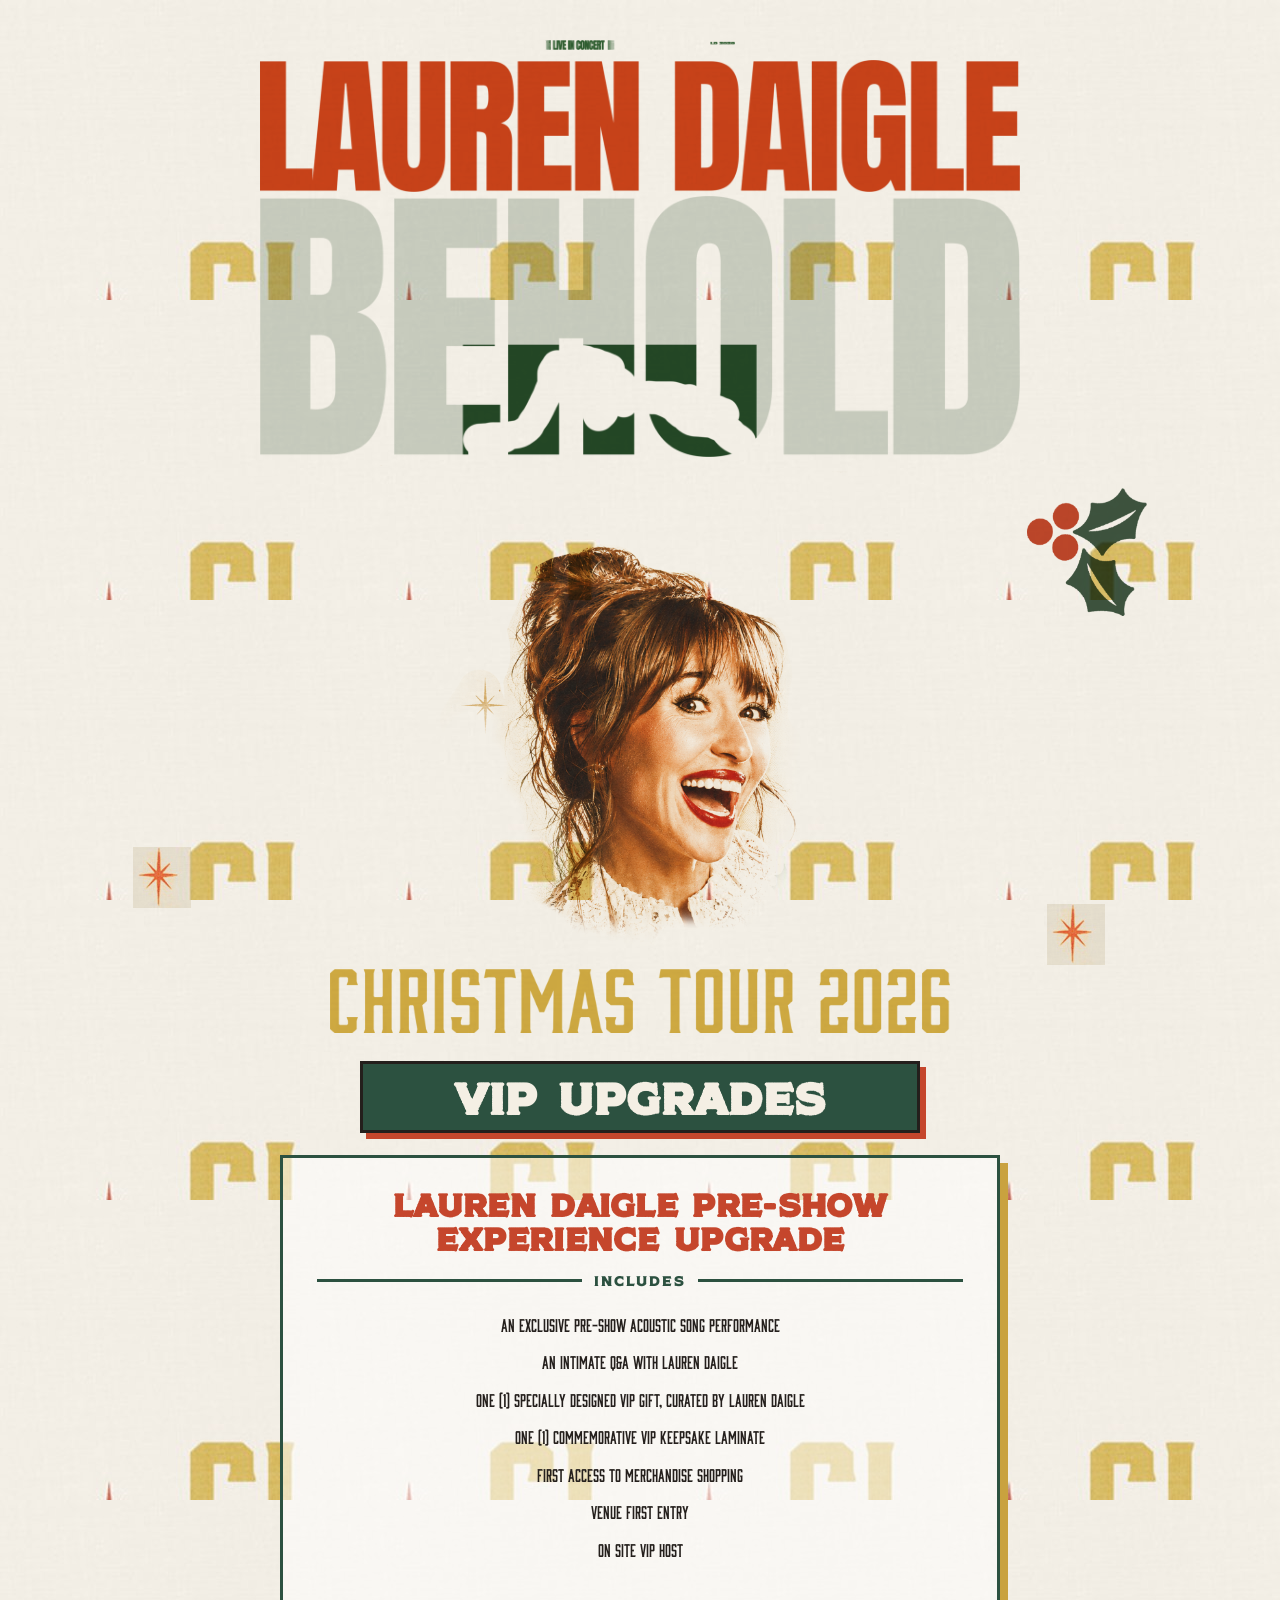
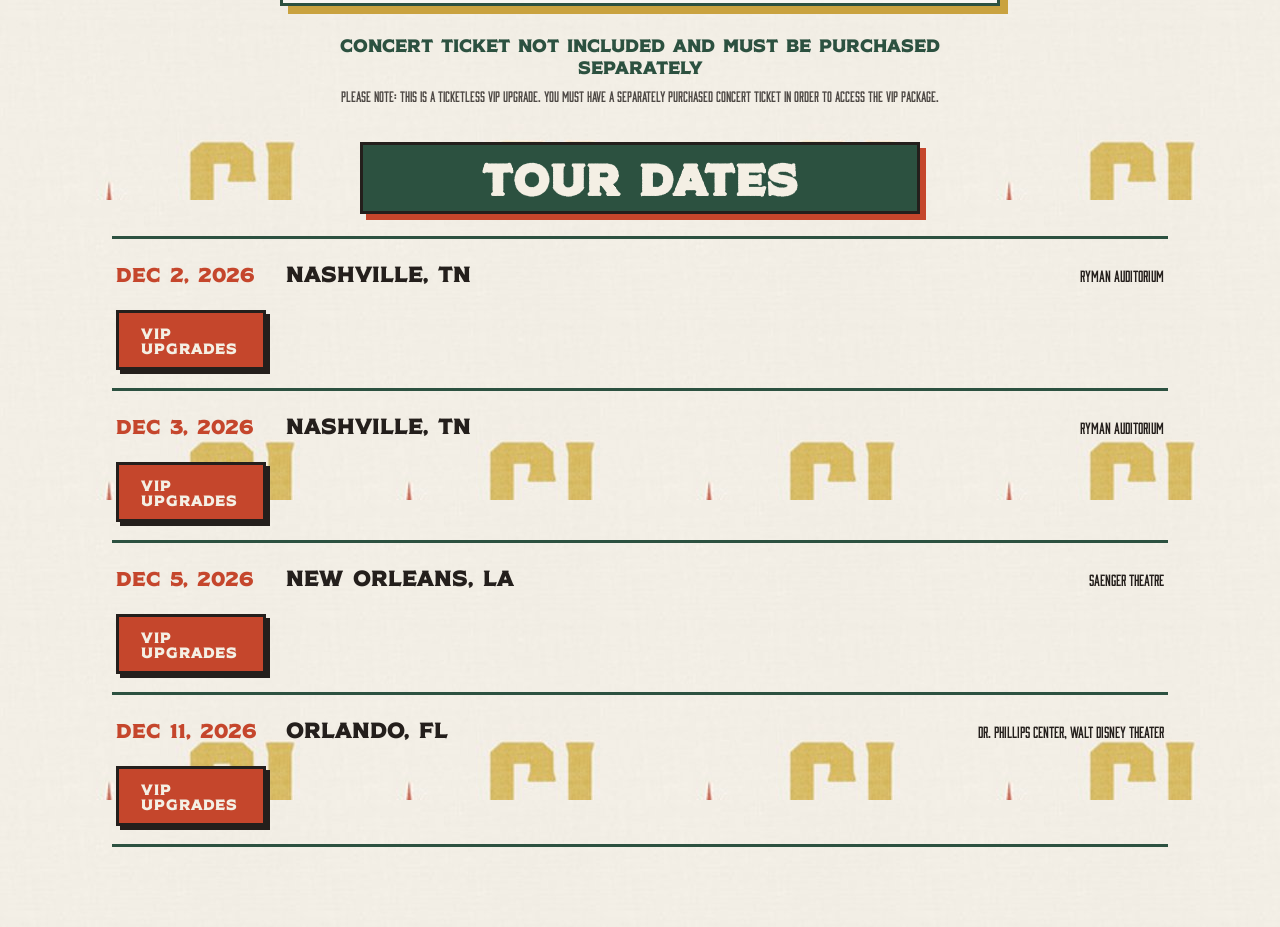
==== public/behold/index.html @ 59541b8f "Work in progress" ====
<!doctype html>
<html lang="en">
  <head>
    <meta charset="utf-8" />
    <meta name="viewport" content="width=device-width, initial-scale=1" />
    <title>Lauren Daigle — Behold Christmas Tour 2026 VIP Upgrades</title>
    <meta
      name="description"
      content="Ticketless VIP upgrades for the Lauren Daigle Behold Christmas Tour 2026. Pre-show experience, tour dates and venues."
    />
    <meta property="og:title" content="Lauren Daigle — Behold Christmas Tour 2026 VIP Upgrades" />
    <meta
      property="og:description"
      content="Ticketless VIP upgrades for the Lauren Daigle Behold Christmas Tour 2026."
    />
    <meta property="og:type" content="website" />
    <meta name="twitter:card" content="summary_large_image" />
    <link rel="stylesheet" href="styles.css" />
  </head>
  <body>
    <main class="ld-wrap">
      <h1 class="ld-sr-only">Lauren Daigle — Behold Christmas Tour 2026 VIP Upgrades</h1>

      <!-- Title lockup -->
      <header class="ld-lockup">
        <img class="ld-lockup__eyebrow" src="assets/live_in_concert.png" alt="Live in concert" />
        <img class="ld-lockup__name" src="assets/lauren_daigle_word.png" alt="Lauren Daigle" />
        <img class="ld-lockup__behold" src="assets/behold_word.png" alt="Behold" />
      </header>

      <!-- Hero -->
      <div class="ld-hero">
        <img class="ld-hero__photo" src="assets/lauren_photo.png" alt="Lauren Daigle" />
        <img class="ld-hero__holly" src="assets/holly.png" alt="" />
        <img class="ld-hero__star ld-hero__star--left" src="assets/starburst.jpg" alt="" />
        <img class="ld-hero__star ld-hero__star--right" src="assets/starburst.jpg" alt="" />
        <img class="ld-lockup__tour" src="assets/christmas_tour.png" alt="Christmas Tour 2026" />
      </div>

      <!-- VIP upgrades -->
      <h2 class="ld-section-title">VIP Upgrades</h2>

      <section class="ld-package">
        <h3 class="ld-package__title">Lauren Daigle Pre-Show Experience Upgrade</h3>
        <p class="ld-rule"><span class="ld-rule__label">Includes</span></p>
        <ul class="ld-package__list">
          <li>An Exclusive Pre-Show Acoustic Song Performance</li>
          <li>An Intimate Q&amp;A With Lauren Daigle</li>
          <li>One (1) Specially Designed VIP Gift, Curated by Lauren Daigle</li>
          <li>One (1) Commemorative VIP Keepsake Laminate</li>
          <li>First Access To Merchandise Shopping</li>
          <li>Venue First Entry</li>
          <li>On Site VIP Host</li>
        </ul>
      </section>

      <div class="ld-disclaimer">
        <p class="ld-disclaimer__lead">
          Concert ticket not included and must be purchased separately
        </p>
        <p class="ld-disclaimer__note">
          Please note: this is a ticketless VIP upgrade. You must have a separately purchased
          concert ticket in order to access the VIP package.
        </p>
      </div>

      <!-- Tour dates -->
      <section aria-label="Tour dates">
        <h2 class="ld-section-title">Tour Dates</h2>
        <div class="ld-dates">
          <div class="ld-date-row">
            <span class="ld-date-row__date">Dec 2, 2026</span>
            <span class="ld-date-row__city">Nashville, TN</span>
            <span class="ld-date-row__venue">Ryman Auditorium</span>
            <a class="ld-btn ld-date-row__cta" href="#">VIP Upgrades</a>
          </div>
          <div class="ld-date-row">
            <span class="ld-date-row__date">Dec 3, 2026</span>
            <span class="ld-date-row__city">Nashville, TN</span>
            <span class="ld-date-row__venue">Ryman Auditorium</span>
            <a class="ld-btn ld-date-row__cta" href="#">VIP Upgrades</a>
          </div>
          <div class="ld-date-row">
            <span class="ld-date-row__date">Dec 5, 2026</span>
            <span class="ld-date-row__city">New Orleans, LA</span>
            <span class="ld-date-row__venue">Saenger Theatre</span>
            <a class="ld-btn ld-date-row__cta" href="#">VIP Upgrades</a>
          </div>
          <div class="ld-date-row">
            <span class="ld-date-row__date">Dec 11, 2026</span>
            <span class="ld-date-row__city">Orlando, FL</span>
            <span class="ld-date-row__venue">Dr. Phillips Center, Walt Disney Theater</span>
            <a class="ld-btn ld-date-row__cta" href="#">VIP Upgrades</a>
          </div>
        </div>
      </section>
    </main>
  </body>
</html>
---- public/behold/styles.css ----
/* ==========================================================================
   Lauren Daigle — BEHOLD Christmas Tour 2026
   Ticketless VIP upgrade mockup. Plain CSS, no frameworks.
   Ported into Shopify (Horizon) as Liquid sections: keep classes prefixed .ld-
   ========================================================================== */

/* --- Fonts ---------------------------------------------------------------
   Swap the url() paths when moving into the theme (e.g. asset_url filter).
   Reference the families only through --font-display / --font-text.        */

@font-face {
  font-family: "Nickson Four";
  src: url("assets/fonts/S_S_Nickson_Four.otf") format("opentype");
  font-weight: 400;
  font-style: normal;
  font-display: swap;
}

@font-face {
  font-family: "Bourbon";
  src: url("assets/fonts/Bourbon.otf") format("opentype");
  font-weight: 400;
  font-style: normal;
  font-display: swap;
}

/* --- Tokens -------------------------------------------------------------- */

:root {
  --cream: #f4efe4;
  --cream-deep: #ebe3d3;
  --red-orange: #c5462c;
  --deep-green: #2c5140;
  --gold: #c9a23f;
  --ink: #241f1c;

  --font-display: "Nickson Four", "Haettenschweiler", "Arial Narrow", sans-serif;
  --font-text: "Bourbon", Georgia, "Times New Roman", serif;

  --maxw: 1120px;
  --gutter: 20px;
}

/* --- Base ---------------------------------------------------------------- */

*,
*::before,
*::after {
  box-sizing: border-box;
}

html {
  -webkit-text-size-adjust: 100%;
}

body {
  margin: 0;
  background-color: var(--cream);
  background-image: url("assets/paper.jpg");
  background-repeat: repeat;
  background-size: 300px 300px;
  color: var(--ink);
  font-family: var(--font-text);
  font-size: 16px;
  line-height: 1.5;
}

img {
  max-width: 100%;
  height: auto;
  display: block;
}

a {
  color: var(--red-orange);
}

.ld-wrap {
  max-width: var(--maxw);
  margin: 0 auto;
  padding: 24px var(--gutter) 64px;
}

.ld-sr-only {
  position: absolute;
  width: 1px;
  height: 1px;
  overflow: hidden;
  clip: rect(0 0 0 0);
  white-space: nowrap;
}

/* --- Title lockup -------------------------------------------------------- */

.ld-lockup {
  text-align: center;
  margin: 0 0 8px;
}

.ld-lockup__eyebrow {
  width: 190px;
  margin: 0 auto 10px;
  mix-blend-mode: multiply;
}

.ld-lockup__name {
  width: 100%;
  max-width: 760px;
  margin: 0 auto 4px;
  mix-blend-mode: multiply;
}

.ld-lockup__behold {
  width: 100%;
  max-width: 760px;
  margin: 0 auto;
  mix-blend-mode: multiply;
}

.ld-lockup__tour {
  width: 100%;
  max-width: 620px;
  margin: 14px auto 0;
  mix-blend-mode: multiply;
}

/* --- Hero ---------------------------------------------------------------- */

.ld-hero {
  position: relative;
  margin: 0 0 28px;
  text-align: center;
}

.ld-hero__photo {
  width: 100%;
  max-width: 520px;
  margin: 0 auto;
  mix-blend-mode: multiply;
}

.ld-hero__holly {
  position: absolute;
  top: 4%;
  right: 2%;
  width: 76px;
  mix-blend-mode: multiply;
}

.ld-hero__star {
  position: absolute;
  width: 40px;
  mix-blend-mode: multiply;
}

.ld-hero__star--left {
  left: 2%;
  bottom: 22%;
}

.ld-hero__star--right {
  right: 6%;
  bottom: 12%;
}

/* --- Section headings ---------------------------------------------------- */

.ld-section-title {
  font-family: var(--font-display);
  font-size: 32px;
  line-height: 1;
  letter-spacing: 0.02em;
  text-transform: uppercase;
  text-align: center;
  color: var(--cream);
  background-color: var(--deep-green);
  display: block;
  margin: 0 auto 22px;
  padding: 12px 18px 10px;
  border: 3px solid var(--ink);
  box-shadow: 6px 6px 0 0 var(--red-orange);
  max-width: 560px;
}

/* --- Package box --------------------------------------------------------- */

.ld-package {
  border: 3px solid var(--deep-green);
  background-color: rgba(255, 255, 255, 0.55);
  padding: 22px 18px 26px;
  margin: 0 auto 28px;
  max-width: 720px;
  box-shadow: 8px 8px 0 0 var(--gold);
}

.ld-package__title {
  font-family: var(--font-display);
  text-transform: uppercase;
  font-size: 24px;
  line-height: 1.05;
  letter-spacing: 0.01em;
  text-align: center;
  color: var(--red-orange);
  margin: 0 0 14px;
}

.ld-rule {
  display: flex;
  align-items: center;
  gap: 12px;
  margin: 0 0 14px;
}

.ld-rule::before,
.ld-rule::after {
  content: "";
  flex: 1;
  height: 3px;
  background-color: var(--deep-green);
}

.ld-rule__label {
  font-family: var(--font-display);
  text-transform: uppercase;
  letter-spacing: 0.14em;
  font-size: 14px;
  color: var(--deep-green);
}

.ld-package__list {
  list-style: none;
  margin: 0;
  padding: 0;
  text-align: center;
}

.ld-package__list li {
  padding: 6px 0;
  font-size: 16px;
}

/* --- Disclaimer ---------------------------------------------------------- */

.ld-disclaimer {
  max-width: 720px;
  margin: 0 auto 36px;
  text-align: center;
}

.ld-disclaimer__lead {
  font-family: var(--font-display);
  text-transform: uppercase;
  font-size: 18px;
  line-height: 1.2;
  color: var(--deep-green);
  margin: 0 0 8px;
}

.ld-disclaimer__note {
  font-size: 14px;
  margin: 0;
  opacity: 0.8;
}

/* --- Buttons ------------------------------------------------------------- */

.ld-btn {
  display: inline-block;
  font-family: var(--font-display);
  text-transform: uppercase;
  letter-spacing: 0.06em;
  font-size: 15px;
  line-height: 1;
  padding: 13px 22px 11px;
  border: 3px solid var(--ink);
  background-color: var(--red-orange);
  color: var(--cream);
  text-decoration: none;
  box-shadow: 4px 4px 0 0 var(--ink);
  cursor: pointer;
}

.ld-btn:hover,
.ld-btn:focus {
  background-color: var(--deep-green);
  color: var(--cream);
}

.ld-btn--block {
  display: block;
  width: 100%;
  text-align: center;
}

/* --- Tour dates ---------------------------------------------------------- */

.ld-dates {
  border-top: 3px solid var(--deep-green);
}

.ld-date-row {
  display: block;
  padding: 16px 4px;
  border-bottom: 3px solid var(--deep-green);
}

.ld-date-row__date {
  font-family: var(--font-display);
  text-transform: uppercase;
  font-size: 20px;
  color: var(--red-orange);
  display: block;
}

.ld-date-row__city {
  font-family: var(--font-display);
  text-transform: uppercase;
  font-size: 20px;
  display: block;
}

.ld-date-row__venue {
  display: block;
  font-size: 15px;
  margin-bottom: 12px;
}

/* --- Product page -------------------------------------------------------- */

.ld-back {
  font-family: var(--font-display);
  text-transform: uppercase;
  letter-spacing: 0.06em;
  font-size: 14px;
  text-decoration: none;
  display: inline-block;
  margin-bottom: 18px;
}

.ld-product {
  display: block;
}

.ld-product__media {
  border: 3px solid var(--deep-green);
  background-color: rgba(255, 255, 255, 0.5);
  padding: 16px;
  margin-bottom: 24px;
}

.ld-product__media img {
  mix-blend-mode: multiply;
  margin: 0 auto;
}

.ld-product__title {
  font-family: var(--font-display);
  text-transform: uppercase;
  font-size: 30px;
  line-height: 1.05;
  color: var(--red-orange);
  margin: 0 0 8px;
}

.ld-product__meta {
  font-size: 15px;
  margin: 0 0 18px;
  color: var(--deep-green);
}

.ld-price {
  font-family: var(--font-display);
  font-size: 34px;
  line-height: 1;
  margin: 0;
}

.ld-price-note {
  font-size: 14px;
  margin: 4px 0 20px;
  opacity: 0.85;
}

.ld-field {
  margin-bottom: 16px;
}

.ld-field__label {
  display: block;
  font-family: var(--font-display);
  text-transform: uppercase;
  letter-spacing: 0.1em;
  font-size: 13px;
  margin-bottom: 6px;
  color: var(--deep-green);
}

.ld-select,
.ld-qty {
  font-family: var(--font-text);
  font-size: 16px;
  padding: 11px 12px;
  border: 3px solid var(--ink);
  background-color: var(--cream);
  color: var(--ink);
  width: 100%;
  border-radius: 0;
}

.ld-qty {
  max-width: 120px;
}

.ld-product__note {
  font-size: 14px;
  margin: 18px 0 24px;
}

.ld-details {
  border: 3px solid var(--deep-green);
  background-color: rgba(255, 255, 255, 0.5);
  padding: 12px 16px;
  margin-top: 8px;
}

.ld-details > summary {
  font-family: var(--font-display);
  text-transform: uppercase;
  letter-spacing: 0.08em;
  font-size: 15px;
  cursor: pointer;
  color: var(--deep-green);
}

.ld-details__body {
  font-size: 13px;
  line-height: 1.6;
  margin-top: 12px;
}

.ld-details__body p {
  margin: 0 0 12px;
}

/* --- 768px and up -------------------------------------------------------- */

@media (min-width: 768px) {
  .ld-wrap {
    padding: 40px 32px 80px;
  }

  .ld-section-title {
    font-size: 44px;
  }

  .ld-package {
    padding: 30px 34px 36px;
  }

  .ld-package__title {
    font-size: 32px;
  }

  .ld-package__list li {
    font-size: 17px;
  }

  .ld-hero__holly {
    width: 120px;
  }

  .ld-hero__star {
    width: 58px;
  }

  .ld-date-row {
    display: grid;
    grid-template-columns: 150px minmax(0, 1fr) auto;
    align-items: center;
    gap: 20px;
    padding: 18px 4px;
  }

  .ld-date-row__venue {
    margin-bottom: 0;
    text-align: right;
  }

  .ld-date-row__city {
    font-size: 22px;
  }

  .ld-date-row__cta {
    justify-self: end;
  }

  .ld-date-row__group {
    min-width: 0;
  }

  .ld-product {
    display: grid;
    grid-template-columns: 1fr 1fr;
    gap: 48px;
    align-items: start;
  }

  .ld-product__media {
    margin-bottom: 0;
  }

  .ld-product__title {
    font-size: 40px;
  }
}
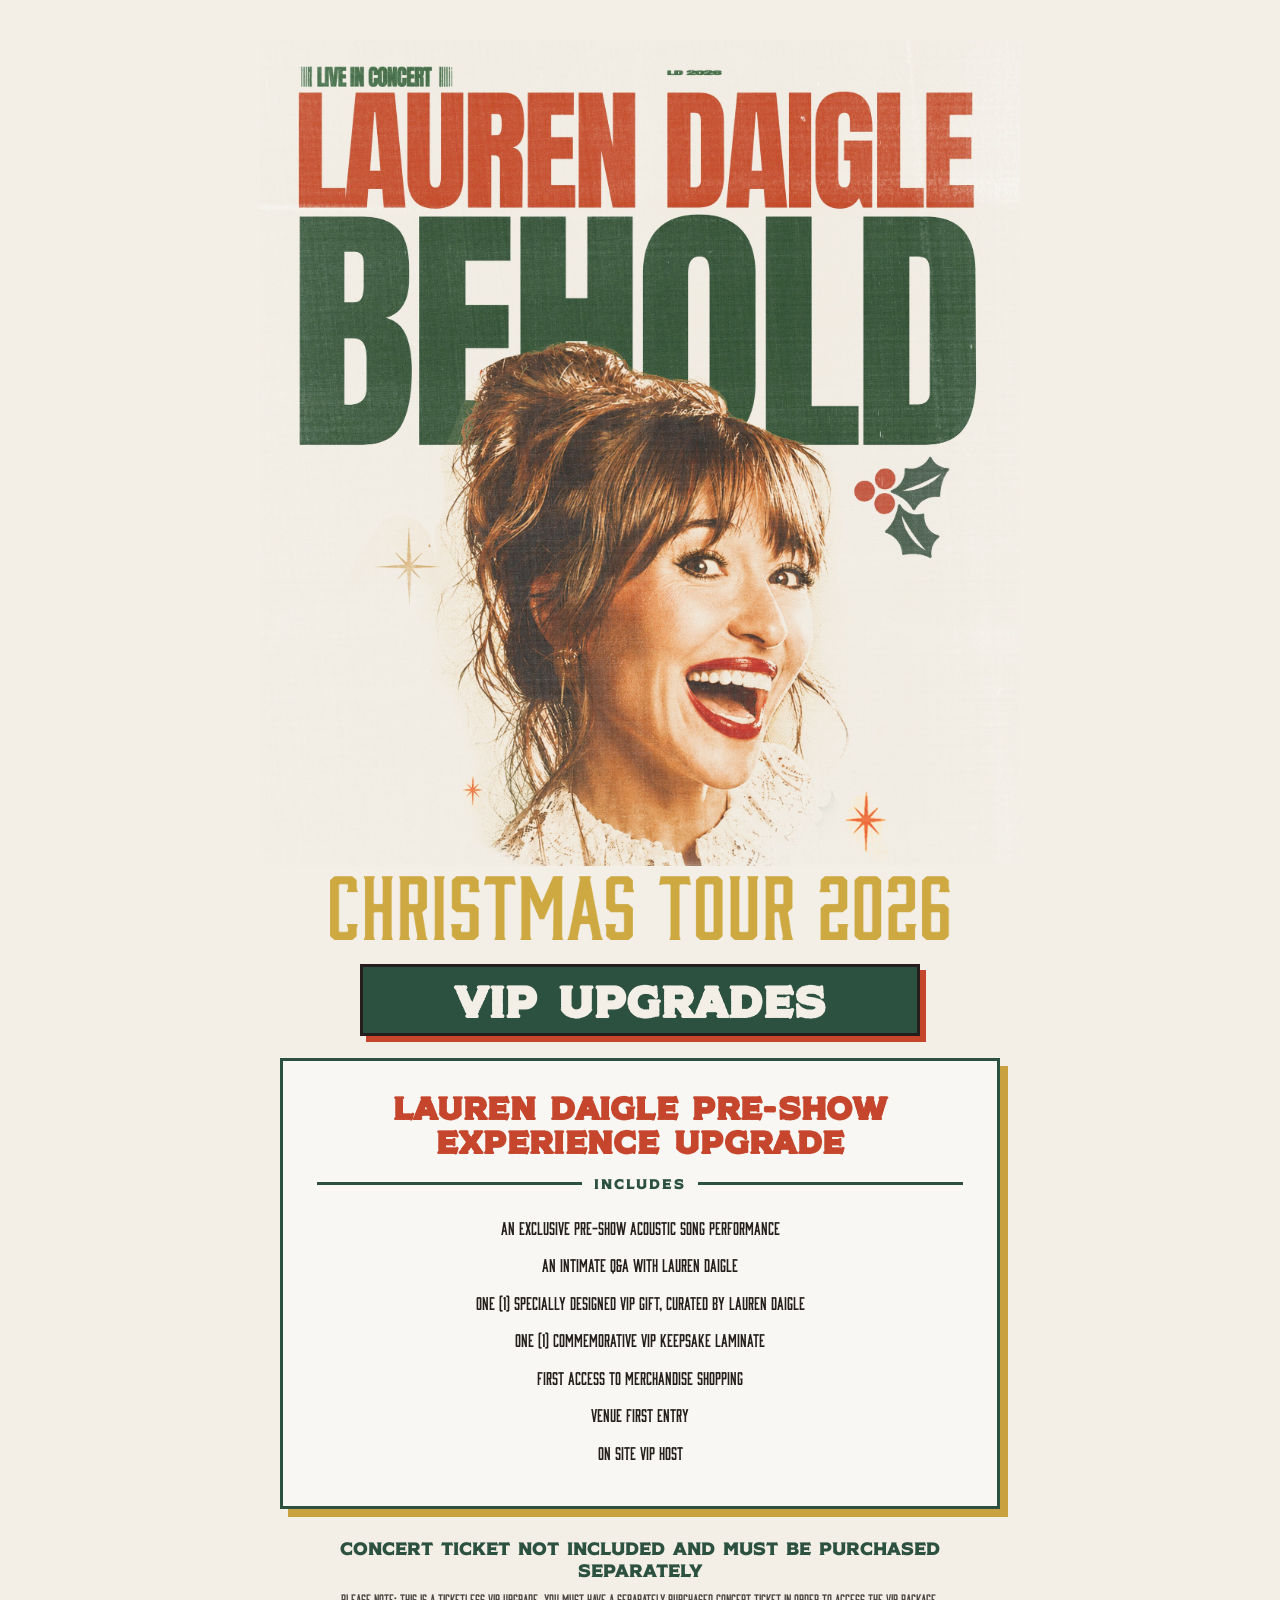
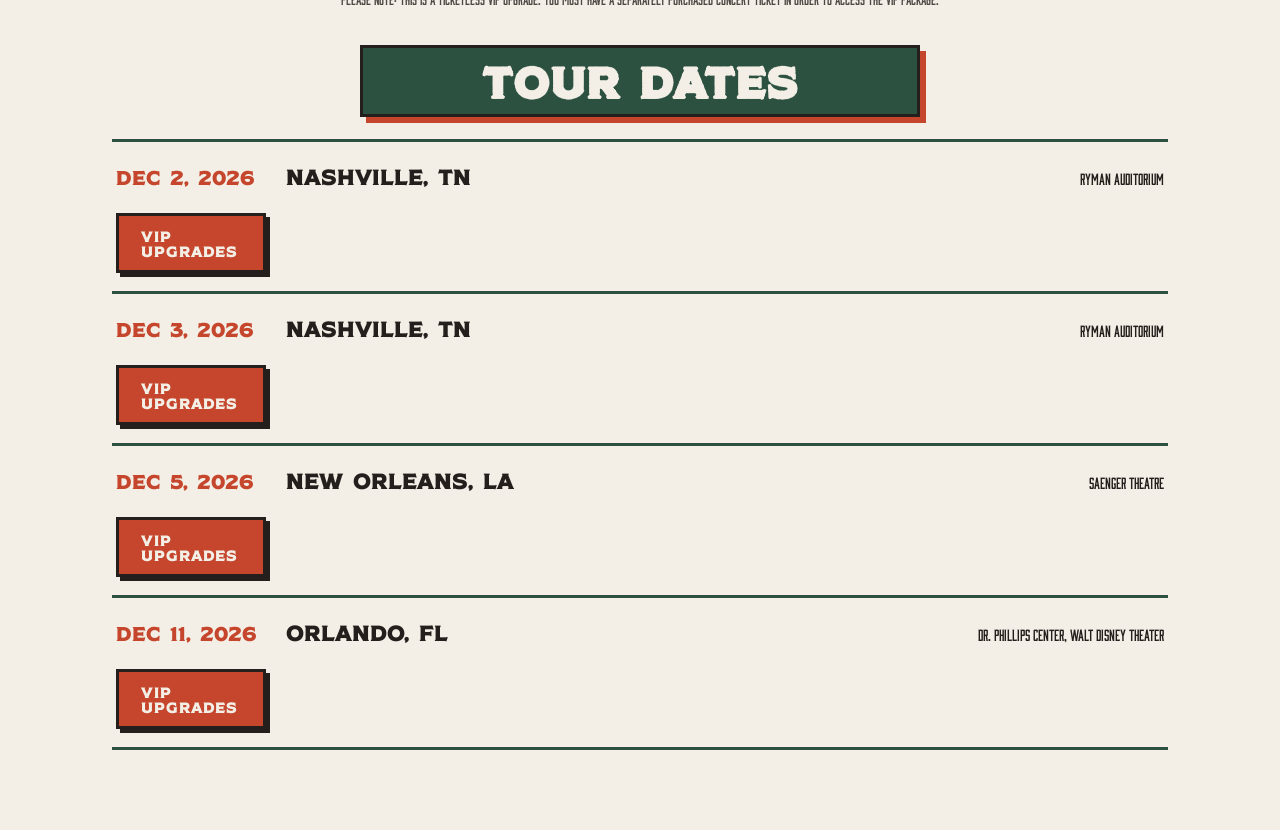
==== commit 1ed45554: "Changes" ====
--- a/public/behold/index.html
+++ b/public/behold/index.html
@@ -21,21 +21,15 @@
     <main class="ld-wrap">
       <h1 class="ld-sr-only">Lauren Daigle — Behold Christmas Tour 2026 VIP Upgrades</h1>
 
-      <!-- Title lockup -->
-      <header class="ld-lockup">
-        <img class="ld-lockup__eyebrow" src="assets/live_in_concert.png" alt="Live in concert" />
-        <img class="ld-lockup__name" src="assets/lauren_daigle_word.png" alt="Lauren Daigle" />
-        <img class="ld-lockup__behold" src="assets/behold_word.png" alt="Behold" />
+      <!-- Title lockup + hero art -->
+      <header class="ld-hero">
+        <img
+          class="ld-hero__art"
+          src="assets/poster_top.jpg"
+          alt="Lauren Daigle — Behold, live in concert"
+        />
+        <img class="ld-hero__tour" src="assets/christmas_tour.png" alt="Christmas Tour 2026" />
       </header>
-
-      <!-- Hero -->
-      <div class="ld-hero">
-        <img class="ld-hero__photo" src="assets/lauren_photo.png" alt="Lauren Daigle" />
-        <img class="ld-hero__holly" src="assets/holly.png" alt="" />
-        <img class="ld-hero__star ld-hero__star--left" src="assets/starburst.jpg" alt="" />
-        <img class="ld-hero__star ld-hero__star--right" src="assets/starburst.jpg" alt="" />
-        <img class="ld-lockup__tour" src="assets/christmas_tour.png" alt="Christmas Tour 2026" />
-      </div>
 
       <!-- VIP upgrades -->
       <h2 class="ld-section-title">VIP Upgrades</h2>
--- a/public/behold/styles.css
+++ b/public/behold/styles.css
@@ -27,8 +27,8 @@
 /* --- Tokens -------------------------------------------------------------- */
 
 :root {
-  --cream: #f4efe4;
-  --cream-deep: #ebe3d3;
+  --cream: #f3efe6;
+  --cream-deep: #e9e2d4;
   --red-orange: #c5462c;
   --deep-green: #2c5140;
   --gold: #c9a23f;
@@ -56,9 +56,6 @@
 body {
   margin: 0;
   background-color: var(--cream);
-  background-image: url("assets/paper.jpg");
-  background-repeat: repeat;
-  background-size: 300px 300px;
   color: var(--ink);
   font-family: var(--font-text);
   font-size: 16px;
@@ -97,70 +94,24 @@
   margin: 0 0 8px;
 }
 
-.ld-lockup__eyebrow {
-  width: 190px;
-  margin: 0 auto 10px;
-  mix-blend-mode: multiply;
-}
-
-.ld-lockup__name {
-  width: 100%;
-  max-width: 760px;
-  margin: 0 auto 4px;
-  mix-blend-mode: multiply;
-}
-
-.ld-lockup__behold {
+/* --- Hero ---------------------------------------------------------------- */
+
+.ld-hero {
+  margin: 0 0 24px;
+  text-align: center;
+}
+
+.ld-hero__art {
   width: 100%;
   max-width: 760px;
   margin: 0 auto;
-  mix-blend-mode: multiply;
-}
-
-.ld-lockup__tour {
+}
+
+.ld-hero__tour {
   width: 100%;
   max-width: 620px;
-  margin: 14px auto 0;
+  margin: 10px auto 0;
   mix-blend-mode: multiply;
-}
-
-/* --- Hero ---------------------------------------------------------------- */
-
-.ld-hero {
-  position: relative;
-  margin: 0 0 28px;
-  text-align: center;
-}
-
-.ld-hero__photo {
-  width: 100%;
-  max-width: 520px;
-  margin: 0 auto;
-  mix-blend-mode: multiply;
-}
-
-.ld-hero__holly {
-  position: absolute;
-  top: 4%;
-  right: 2%;
-  width: 76px;
-  mix-blend-mode: multiply;
-}
-
-.ld-hero__star {
-  position: absolute;
-  width: 40px;
-  mix-blend-mode: multiply;
-}
-
-.ld-hero__star--left {
-  left: 2%;
-  bottom: 22%;
-}
-
-.ld-hero__star--right {
-  right: 6%;
-  bottom: 12%;
 }
 
 /* --- Section headings ---------------------------------------------------- */
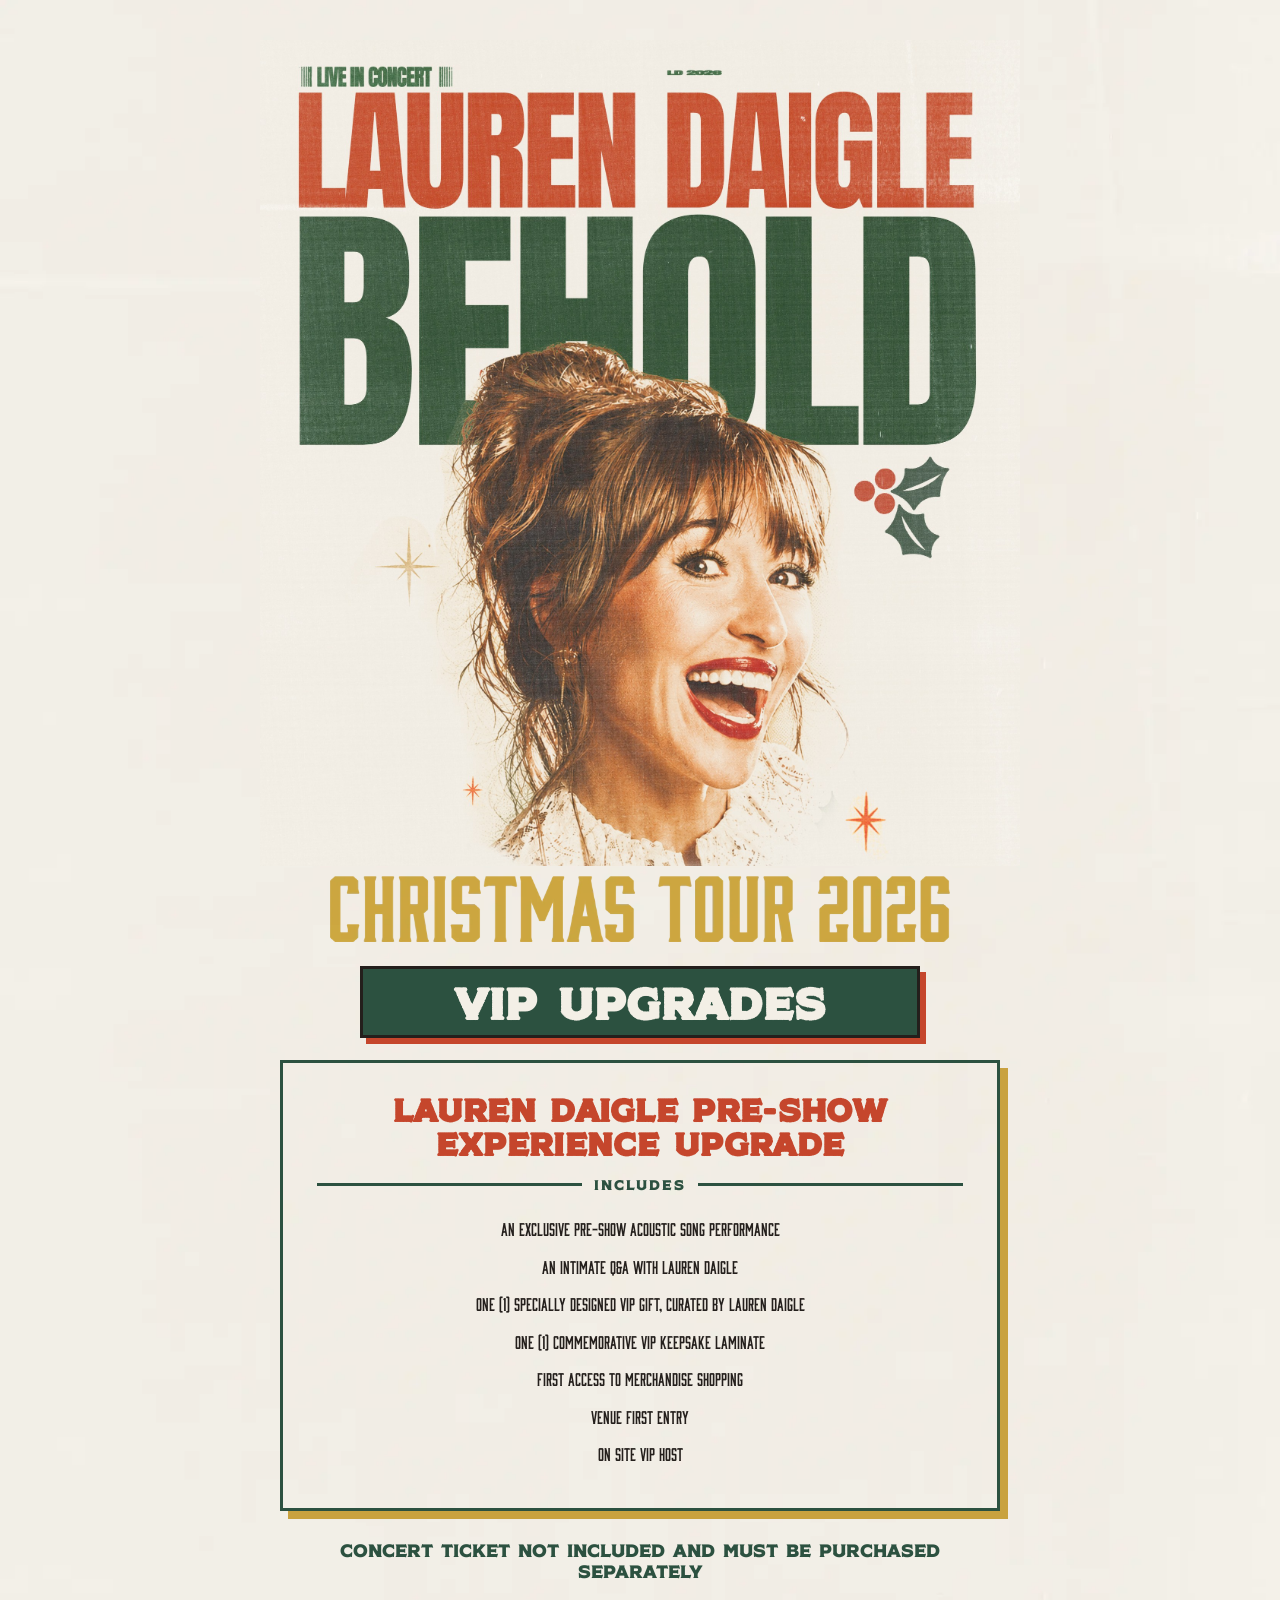
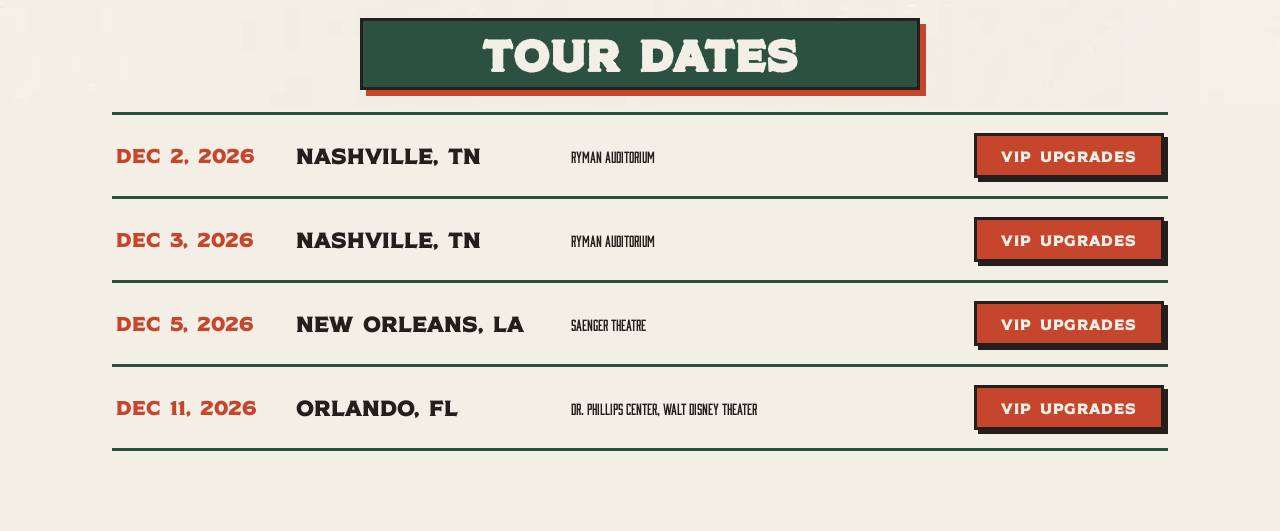
==== commit 0c8b3543: "Changes" ====
--- a/public/behold/index.html
+++ b/public/behold/index.html
@@ -52,10 +52,6 @@
         <p class="ld-disclaimer__lead">
           Concert ticket not included and must be purchased separately
         </p>
-        <p class="ld-disclaimer__note">
-          Please note: this is a ticketless VIP upgrade. You must have a separately purchased
-          concert ticket in order to access the VIP package.
-        </p>
       </div>
 
       <!-- Tour dates -->
--- a/public/behold/styles.css
+++ b/public/behold/styles.css
@@ -56,6 +56,11 @@
 body {
   margin: 0;
   background-color: var(--cream);
+  background-image: url("assets/paper.png");
+  background-size: cover;
+  background-position: center top;
+  background-attachment: fixed;
+  background-repeat: no-repeat;
   color: var(--ink);
   font-family: var(--font-text);
   font-size: 16px;
@@ -137,7 +142,6 @@
 
 .ld-package {
   border: 3px solid var(--deep-green);
-  background-color: rgba(255, 255, 255, 0.55);
   padding: 22px 18px 26px;
   margin: 0 auto 28px;
   max-width: 720px;
@@ -426,7 +430,7 @@
 
   .ld-date-row {
     display: grid;
-    grid-template-columns: 150px minmax(0, 1fr) auto;
+    grid-template-columns: 160px 255px minmax(0, 1fr) 190px;
     align-items: center;
     gap: 20px;
     padding: 18px 4px;
@@ -434,7 +438,7 @@
 
   .ld-date-row__venue {
     margin-bottom: 0;
-    text-align: right;
+    text-align: left;
   }
 
   .ld-date-row__city {
@@ -443,6 +447,8 @@
 
   .ld-date-row__cta {
     justify-self: end;
+    width: 100%;
+    text-align: center;
   }
 
   .ld-date-row__group {
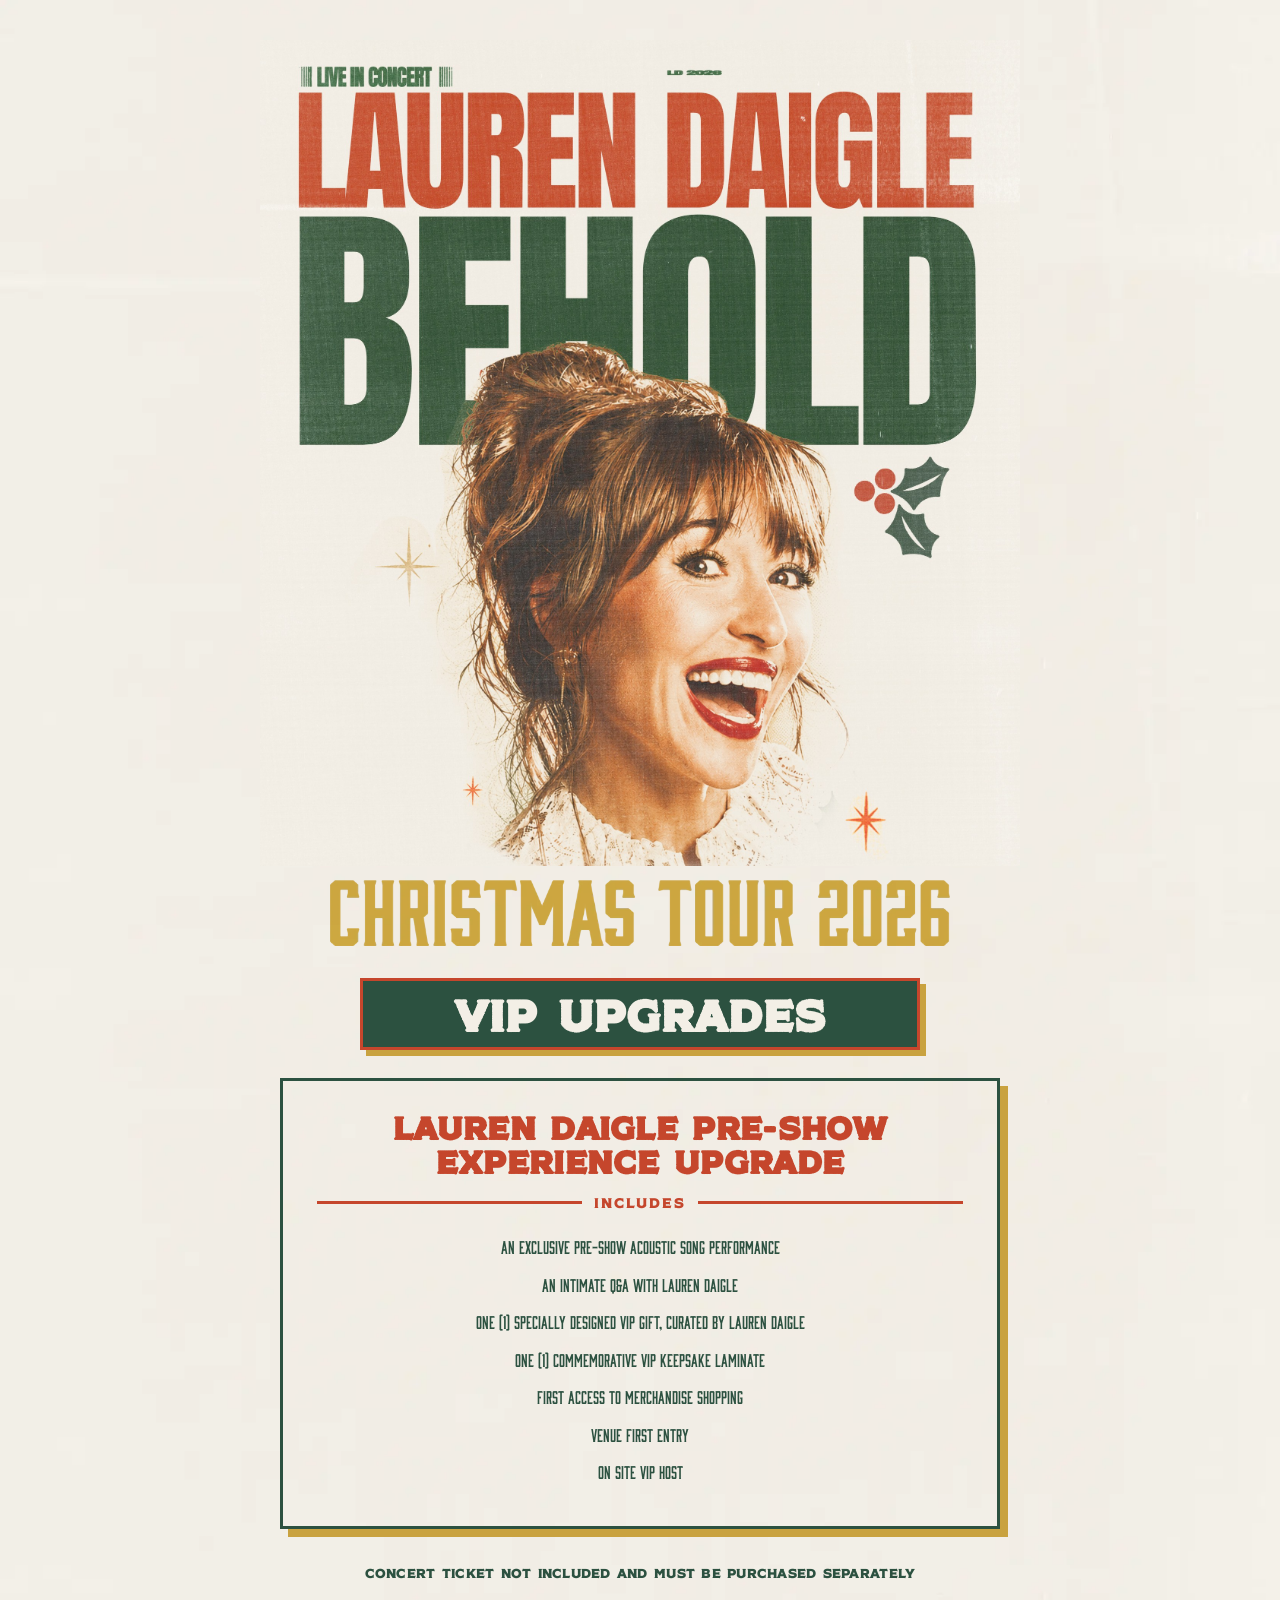
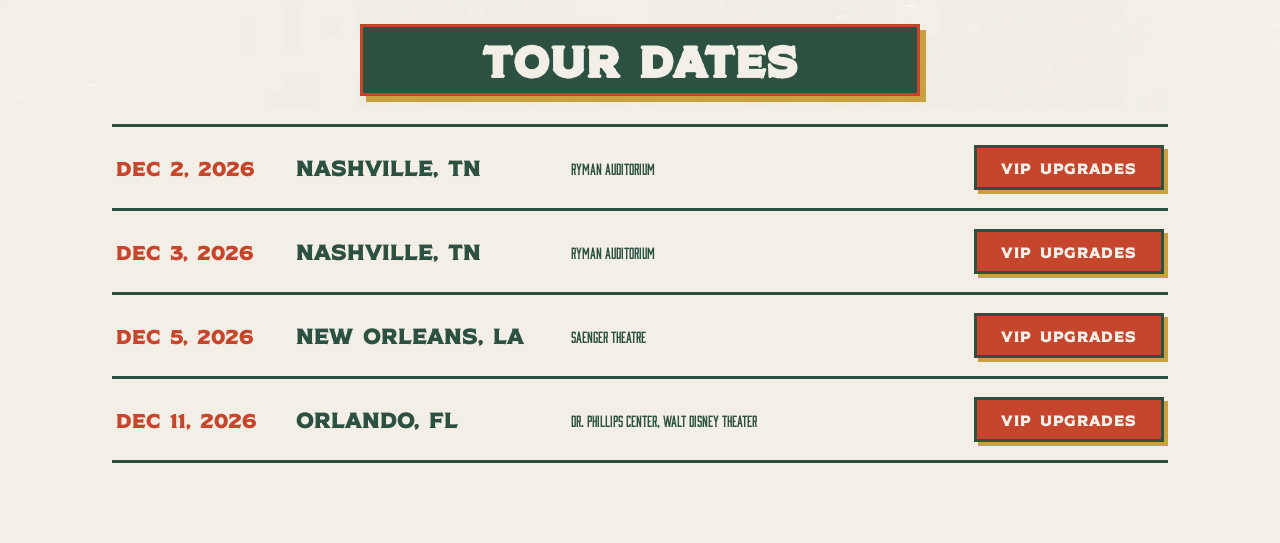
==== commit fde57823: "Changes" ====
--- a/public/behold/index.html
+++ b/public/behold/index.html
@@ -62,25 +62,25 @@
             <span class="ld-date-row__date">Dec 2, 2026</span>
             <span class="ld-date-row__city">Nashville, TN</span>
             <span class="ld-date-row__venue">Ryman Auditorium</span>
-            <a class="ld-btn ld-date-row__cta" href="#">VIP Upgrades</a>
+            <a class="ld-btn ld-date-row__cta" href="vip-product.html">VIP Upgrades</a>
           </div>
           <div class="ld-date-row">
             <span class="ld-date-row__date">Dec 3, 2026</span>
             <span class="ld-date-row__city">Nashville, TN</span>
             <span class="ld-date-row__venue">Ryman Auditorium</span>
-            <a class="ld-btn ld-date-row__cta" href="#">VIP Upgrades</a>
+            <a class="ld-btn ld-date-row__cta" href="vip-product.html">VIP Upgrades</a>
           </div>
           <div class="ld-date-row">
             <span class="ld-date-row__date">Dec 5, 2026</span>
             <span class="ld-date-row__city">New Orleans, LA</span>
             <span class="ld-date-row__venue">Saenger Theatre</span>
-            <a class="ld-btn ld-date-row__cta" href="#">VIP Upgrades</a>
+            <a class="ld-btn ld-date-row__cta" href="vip-product.html">VIP Upgrades</a>
           </div>
           <div class="ld-date-row">
             <span class="ld-date-row__date">Dec 11, 2026</span>
             <span class="ld-date-row__city">Orlando, FL</span>
             <span class="ld-date-row__venue">Dr. Phillips Center, Walt Disney Theater</span>
-            <a class="ld-btn ld-date-row__cta" href="#">VIP Upgrades</a>
+            <a class="ld-btn ld-date-row__cta" href="vip-product.html">VIP Upgrades</a>
           </div>
         </div>
       </section>
--- a/public/behold/styles.css
+++ b/public/behold/styles.css
@@ -1,3 +1,31 @@
+/* Quantity stepper */
+.ld-stepper {
+  display: flex;
+  align-items: stretch;
+}
+
+.ld-stepper__btn {
+  font-family: var(--font-display);
+  font-size: 18px;
+  line-height: 1;
+  width: 38px;
+  border: 3px solid var(--deep-green);
+  background-color: var(--cream);
+  color: var(--deep-green);
+  cursor: pointer;
+}
+
+.ld-stepper__btn:hover,
+.ld-stepper__btn:focus {
+  background-color: var(--deep-green);
+  color: var(--cream);
+}
+
+.ld-stepper .ld-qty {
+  border-left: 0;
+  border-right: 0;
+}
+
 /* ==========================================================================
    Lauren Daigle — BEHOLD Christmas Tour 2026
    Ticketless VIP upgrade mockup. Plain CSS, no frameworks.
@@ -32,7 +60,6 @@
   --red-orange: #c5462c;
   --deep-green: #2c5140;
   --gold: #c9a23f;
-  --ink: #241f1c;
 
   --font-display: "Nickson Four", "Haettenschweiler", "Arial Narrow", sans-serif;
   --font-text: "Bourbon", Georgia, "Times New Roman", serif;
@@ -61,7 +88,7 @@
   background-position: center top;
   background-attachment: fixed;
   background-repeat: no-repeat;
-  color: var(--ink);
+  color: var(--deep-green);
   font-family: var(--font-text);
   font-size: 16px;
   line-height: 1.5;
@@ -80,7 +107,7 @@
 .ld-wrap {
   max-width: var(--maxw);
   margin: 0 auto;
-  padding: 24px var(--gutter) 64px;
+  padding: 32px var(--gutter) 80px;
 }
 
 .ld-sr-only {
@@ -102,7 +129,7 @@
 /* --- Hero ---------------------------------------------------------------- */
 
 .ld-hero {
-  margin: 0 0 24px;
+  margin: 0 0 32px;
   text-align: center;
 }
 
@@ -115,7 +142,7 @@
 .ld-hero__tour {
   width: 100%;
   max-width: 620px;
-  margin: 10px auto 0;
+  margin: 14px auto 0;
   mix-blend-mode: multiply;
 }
 
@@ -131,10 +158,10 @@
   color: var(--cream);
   background-color: var(--deep-green);
   display: block;
-  margin: 0 auto 22px;
+  margin: 0 auto 28px;
   padding: 12px 18px 10px;
-  border: 3px solid var(--ink);
-  box-shadow: 6px 6px 0 0 var(--red-orange);
+  border: 3px solid var(--red-orange);
+  box-shadow: 6px 6px 0 0 var(--gold);
   max-width: 560px;
 }
 
@@ -142,8 +169,8 @@
 
 .ld-package {
   border: 3px solid var(--deep-green);
-  padding: 22px 18px 26px;
-  margin: 0 auto 28px;
+  padding: 26px 22px 30px;
+  margin: 0 auto 36px;
   max-width: 720px;
   box-shadow: 8px 8px 0 0 var(--gold);
 }
@@ -171,7 +198,7 @@
   content: "";
   flex: 1;
   height: 3px;
-  background-color: var(--deep-green);
+  background-color: var(--red-orange);
 }
 
 .ld-rule__label {
@@ -179,7 +206,7 @@
   text-transform: uppercase;
   letter-spacing: 0.14em;
   font-size: 14px;
-  color: var(--deep-green);
+  color: var(--red-orange);
 }
 
 .ld-package__list {
@@ -198,17 +225,20 @@
 
 .ld-disclaimer {
   max-width: 720px;
-  margin: 0 auto 36px;
-  text-align: center;
+  margin: 0 auto 44px;
+  text-align: center;
+  padding: 0 12px;
 }
 
 .ld-disclaimer__lead {
   font-family: var(--font-display);
   text-transform: uppercase;
-  font-size: 18px;
+  font-size: 13px;
   line-height: 1.2;
-  color: var(--deep-green);
-  margin: 0 0 8px;
+  letter-spacing: 0.02em;
+  color: var(--deep-green);
+  margin: 0;
+  white-space: nowrap;
 }
 
 .ld-disclaimer__note {
@@ -227,11 +257,11 @@
   font-size: 15px;
   line-height: 1;
   padding: 13px 22px 11px;
-  border: 3px solid var(--ink);
+  border: 3px solid var(--deep-green);
   background-color: var(--red-orange);
   color: var(--cream);
   text-decoration: none;
-  box-shadow: 4px 4px 0 0 var(--ink);
+  box-shadow: 4px 4px 0 0 var(--gold);
   cursor: pointer;
 }
 
@@ -255,7 +285,7 @@
 
 .ld-date-row {
   display: block;
-  padding: 16px 4px;
+  padding: 20px 4px;
   border-bottom: 3px solid var(--deep-green);
 }
 
@@ -277,63 +307,145 @@
 .ld-date-row__venue {
   display: block;
   font-size: 15px;
-  margin-bottom: 12px;
+  margin-bottom: 14px;
 }
 
 /* --- Product page -------------------------------------------------------- */
 
-.ld-back {
-  font-family: var(--font-display);
-  text-transform: uppercase;
-  letter-spacing: 0.06em;
-  font-size: 14px;
-  text-decoration: none;
-  display: inline-block;
-  margin-bottom: 18px;
-}
-
 .ld-product {
   display: block;
 }
 
 .ld-product__media {
-  border: 3px solid var(--deep-green);
-  background-color: rgba(255, 255, 255, 0.5);
-  padding: 16px;
   margin-bottom: 24px;
-}
-
-.ld-product__media img {
+  text-align: center;
+}
+
+.ld-product__photo {
   mix-blend-mode: multiply;
   margin: 0 auto;
+  width: 100%;
+  max-width: 560px;
+}
+
+.ld-product__wordmark {
+  width: 72%;
+  max-width: 380px;
+  margin: -24px auto 0;
+  mix-blend-mode: multiply;
+}
+
+.ld-product__tourmark {
+  width: 56%;
+  max-width: 300px;
+  margin: 6px auto 0;
+  mix-blend-mode: multiply;
+}
+
+.ld-product__info {
+  border: 3px solid var(--red-orange);
+  box-shadow: 8px 8px 0 0 var(--gold);
+  padding: 24px 20px 28px;
 }
 
 .ld-product__title {
   font-family: var(--font-display);
   text-transform: uppercase;
-  font-size: 30px;
+  font-size: 26px;
   line-height: 1.05;
+  color: var(--deep-green);
+  margin: 0 0 10px;
+}
+
+.ld-product__rule {
+  border: 0;
+  height: 3px;
+  background-color: var(--red-orange);
+  margin: 0 0 10px;
+}
+
+.ld-product__includes {
+  display: flex;
+  align-items: center;
+  gap: 12px;
+  margin: 0 0 14px;
+}
+
+.ld-product__includes-label {
+  font-family: var(--font-display);
+  text-transform: uppercase;
+  letter-spacing: 0.14em;
+  font-size: 14px;
   color: var(--red-orange);
-  margin: 0 0 8px;
+}
+
+.ld-product__includes-line {
+  flex: 1;
+  height: 3px;
+  background-color: var(--red-orange);
 }
 
 .ld-product__meta {
-  font-size: 15px;
-  margin: 0 0 18px;
-  color: var(--deep-green);
+  font-family: var(--font-display);
+  text-transform: uppercase;
+  font-size: 17px;
+  letter-spacing: 0.04em;
+  margin: 0 0 4px;
+  color: var(--deep-green);
+}
+
+.ld-product__meta:last-of-type {
+  margin-bottom: 22px;
+}
+
+@media (max-width: 767px) {
+  .ld-product__meta {
+    font-size: 14px;
+  }
+
+  .ld-product__meta:last-of-type {
+    margin-bottom: 16px;
+  }
 }
 
 .ld-price {
   font-family: var(--font-display);
-  font-size: 34px;
+  font-size: 22px;
   line-height: 1;
+  color: var(--red-orange);
   margin: 0;
 }
 
 .ld-price-note {
   font-size: 14px;
-  margin: 4px 0 20px;
+  margin: 10px 0 20px;
   opacity: 0.85;
+}
+
+.ld-buy-row {
+  display: flex;
+  flex-wrap: wrap;
+  align-items: center;
+  justify-content: flex-start;
+  gap: 10px;
+  margin: 16px 0 20px;
+}
+
+.ld-buy-row .ld-price {
+  display: flex;
+  align-items: center;
+}
+
+.ld-buy-row .ld-btn {
+  flex: 0 0 auto;
+  text-align: center;
+  padding: 13px 18px 11px;
+}
+
+.ld-buy-row .ld-qty {
+  width: 54px;
+  padding-left: 8px;
+  padding-right: 8px;
 }
 
 .ld-field {
@@ -355,26 +467,51 @@
   font-family: var(--font-text);
   font-size: 16px;
   padding: 11px 12px;
-  border: 3px solid var(--ink);
+  border: 3px solid var(--deep-green);
   background-color: var(--cream);
-  color: var(--ink);
+  color: var(--deep-green);
   width: 100%;
   border-radius: 0;
 }
 
+.ld-qty::-webkit-outer-spin-button,
+.ld-qty::-webkit-inner-spin-button {
+  -webkit-appearance: none;
+  margin: 0;
+}
+
 .ld-qty {
-  max-width: 120px;
+  -moz-appearance: textfield;
+  appearance: textfield;
+}
+
+.ld-buy-row .ld-qty {
+  width: 64px;
+  text-align: center;
+}
+
+.ld-product__list {
+  margin: 0 0 26px;
+  padding-left: 22px;
+}
+
+.ld-product__list li {
+  padding: 5px 0;
+  font-size: 16px;
+  text-transform: uppercase;
+  letter-spacing: 0.03em;
+  color: var(--deep-green);
 }
 
 .ld-product__note {
   font-size: 14px;
-  margin: 18px 0 24px;
+  margin: 0 0 22px;
+  color: var(--deep-green);
 }
 
 .ld-details {
-  border: 3px solid var(--deep-green);
-  background-color: rgba(255, 255, 255, 0.5);
-  padding: 12px 16px;
+  border: 3px solid var(--red-orange);
+  padding: 14px 18px;
   margin-top: 8px;
 }
 
@@ -391,6 +528,7 @@
   font-size: 13px;
   line-height: 1.6;
   margin-top: 12px;
+  color: var(--deep-green);
 }
 
 .ld-details__body p {
@@ -467,6 +605,11 @@
   }
 
   .ld-product__title {
-    font-size: 40px;
-  }
-}
+    font-size: 32px;
+  }
+
+  .ld-product__info {
+    padding: 30px 30px 34px;
+  }
+
+}
